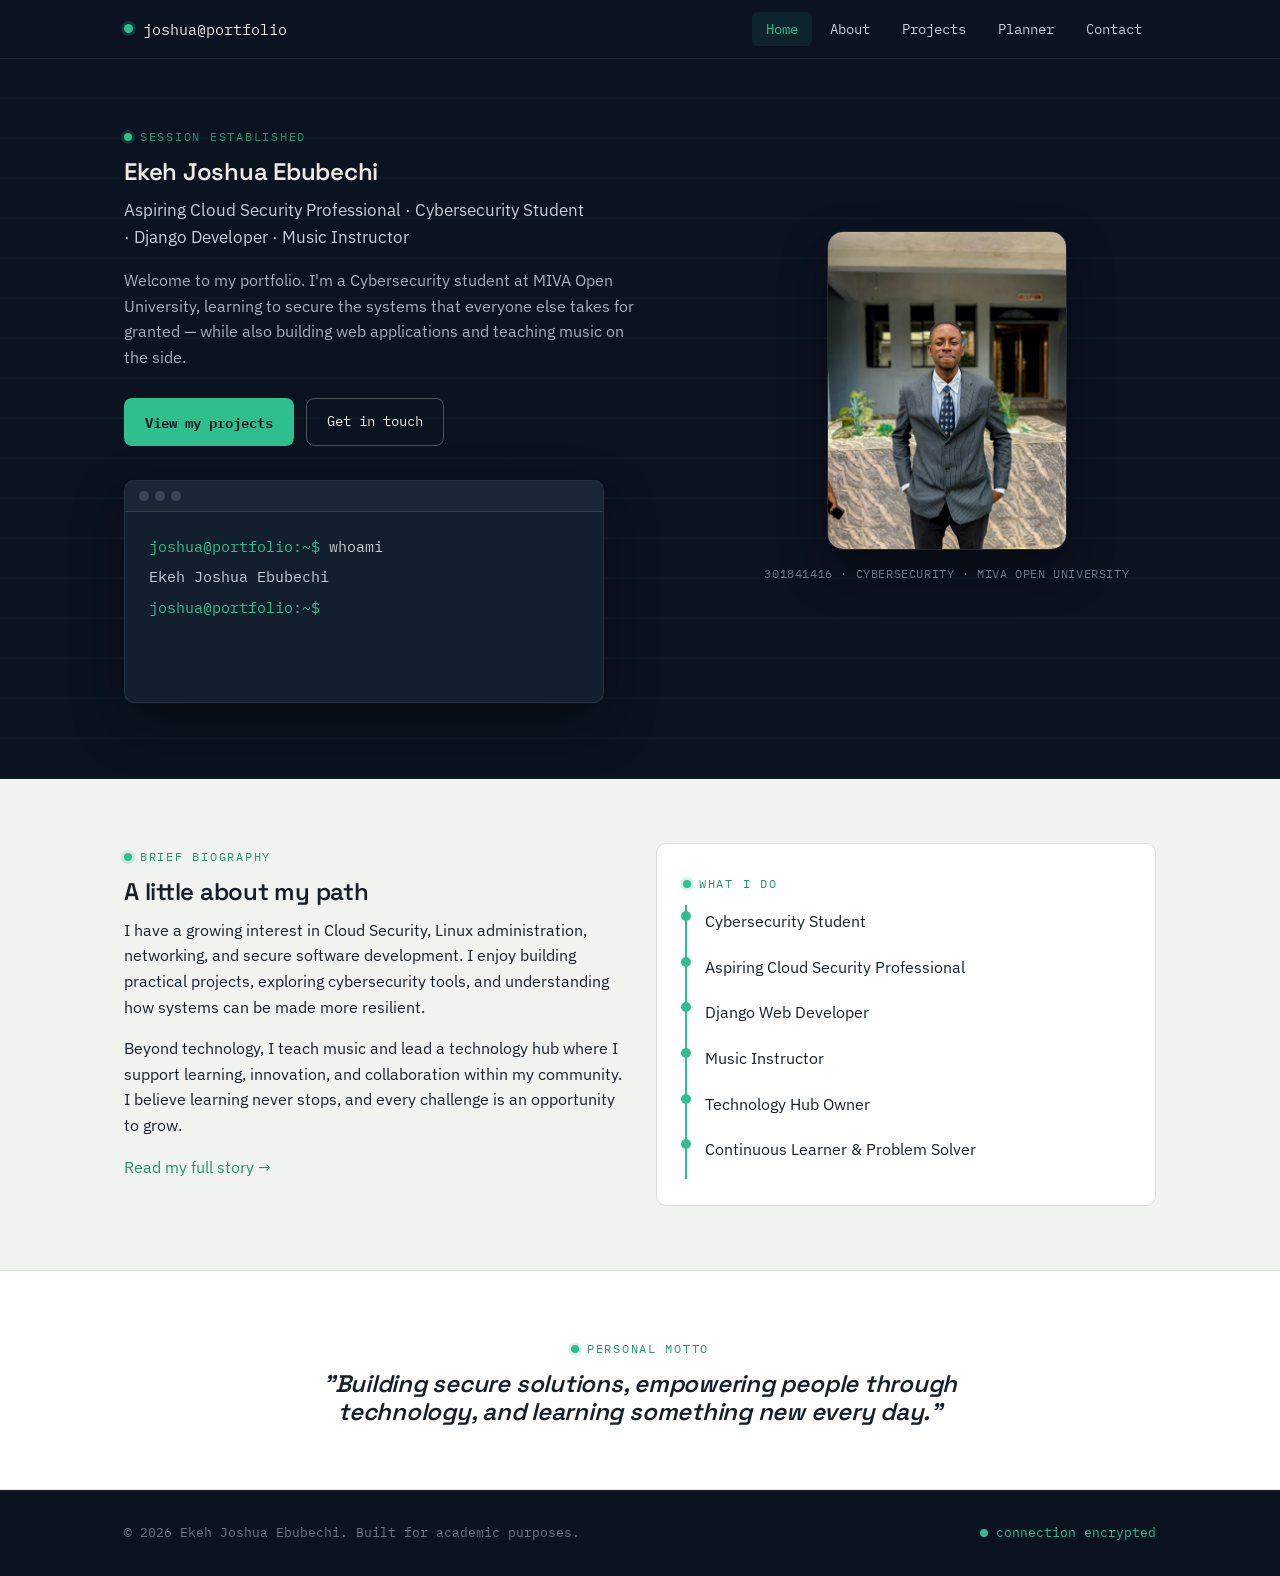
==== index.html @ 0c14ca5f "first commit" ====
<!DOCTYPE html>
<html lang="en">
<head>
<meta charset="UTF-8">
<meta name="viewport" content="width=device-width, initial-scale=1.0">
<title>Ekeh Joshua Ebubechi — Cybersecurity Student &amp; Cloud Security Aspirant</title>
<meta name="description" content="Academic portfolio of Ekeh Joshua Ebubechi — Cybersecurity student at MIVA Open University, aspiring Cloud Security Professional, Django developer and music instructor. 
">
<link rel="stylesheet" href="css/style.css">
</head>
<body>
<a href="#main" class="skip-link">Skip to main content</a>

<header class="site-header">
  <nav class="nav" aria-label="Primary navigation">
    <a href="index.html" class="nav-brand"><span class="dot" aria-hidden="true"></span> joshua@portfolio</a>
    <button class="nav-toggle" aria-expanded="false" aria-label="Toggle navigation menu">☰</button>
    <ul class="nav-links">
      <li><a href="index.html">Home</a></li>
      <li><a href="about.html">About</a></li>
      <li><a href="projects.html">Projects</a></li>
      <li><a href="planner.html">Planner</a></li>
      <li><a href="contact.html">Contact</a></li>
    </ul>
  </nav>
</header>

<main id="main">

  <section class="hero">
    <div class="container hero-grid">
      <div>
        <p class="eyebrow">Session established</p>
        <h1>Ekeh Joshua Ebubechi</h1>
        <p style="color:#C7CDD6; max-width:46ch; font-size:1.05rem;">Aspiring Cloud Security Professional · Cybersecurity Student · Django Developer · Music Instructor</p>
        <p style="color:#A6AEB9; max-width:52ch;">Welcome to my portfolio. I'm a Cybersecurity student at MIVA Open University, learning to secure the systems that everyone else takes for granted — while also building web applications and teaching music on the side.</p>
        <div class="btn-row">
          <a href="projects.html" class="btn btn-primary">View my projects</a>
          <a href="contact.html" class="btn btn-ghost">Get in touch</a>
        </div>

        <div class="terminal" style="margin-top:34px; max-width:480px;">
          <div class="terminal-bar"><span></span><span></span><span></span></div>
          <div class="terminal-body" id="terminal-body"></div>
        </div>
      </div>

      <div class="hero-photo-wrap">
        <div class="badge">
          <img src="images/avatar.jpg" alt="Portrait placeholder ID badge for Ekeh Joshua Ebubechi">
        </div>
        <p class="badge-caption">301841416 · CYBERSECURITY · MIVA OPEN UNIVERSITY</p>
      </div>
    </div>
  </section>

  <section>
    <div class="container grid-2">
      <div>
        <p class="eyebrow">Brief biography</p>
        <h2>A little about my path</h2>
        <p>I have a growing interest in Cloud Security, Linux administration, networking, and secure software development. I enjoy building practical projects, exploring cybersecurity tools, and understanding how systems can be made more resilient.</p>
        <p>Beyond technology, I teach music and lead a technology hub where I support learning, innovation, and collaboration within my community. I believe learning never stops, and every challenge is an opportunity to grow.</p>
        <a href="about.html">Read my full story →</a>
      </div>
      <div class="card">
        <p class="eyebrow">What I do</p>
        <ul class="rule-list">
          <li>Cybersecurity Student</li>
          <li>Aspiring Cloud Security Professional</li>
          <li>Django Web Developer</li>
          <li>Music Instructor</li>
          <li>Technology Hub Owner</li>
          <li>Continuous Learner &amp; Problem Solver</li>
        </ul>
      </div>
    </div>
  </section>

  <section class="section-alt">
    <div class="container" style="text-align:center;">
      <p class="eyebrow" style="justify-content:center;">Personal motto</p>
      <h2 style="font-size:1.5rem; max-width:44ch; margin:0 auto; font-style:italic;">"Building secure solutions, empowering people through technology, and learning something new every day."</h2>
    </div>
  </section>

</main>

<footer class="site-footer">
  <div class="container footer-row">
    <span>© <span id="footer-year"></span> Ekeh Joshua Ebubechi. Built for academic purposes.</span>
    <span class="status-pill"><span class="dot"></span> connection encrypted</span>
  </div>
</footer>

<script src="js/main.js"></script>
</body>
</html>
---- css/style.css ----
/* ==========================================================================
   Ekeh Joshua Ebubechi — Academic Portfolio
   Design system: "Secure Session" — terminal / access-control aesthetic
   ========================================================================== */

@import url('https://fonts.googleapis.com/css2?family=Space+Grotesk:wght@400;500;600;700&family=IBM+Plex+Sans:wght@400;500;600&family=IBM+Plex+Mono:wght@400;500;600&display=swap');

:root{
  --ink:        #0B1220;   /* deep navy - nav / dark panels */
  --ink-2:      #141F2E;   /* slightly lighter navy */
  --paper:      #F1F3F0;   /* cool off-white page background */
  --panel:      #FFFFFF;   /* card surfaces */
  --text:       #16202B;   /* primary text on paper */
  --muted:      #6B7686;   /* secondary text */
  --line:       #DADFDC;   /* hairline borders on paper */
  --line-dark:  rgba(255,255,255,0.09);
  --signal:     #2FBF8F;   /* teal-green accent - "verified/secure" */
  --signal-dim: #22946E;
  --alert:      #E8A33D;   /* amber accent - "attention/creative" */
  --alert-dim:  #C7852A;

  --display: 'Space Grotesk', sans-serif;
  --body:    'IBM Plex Sans', sans-serif;
  --mono:    'IBM Plex Mono', monospace;

  --radius: 10px;
  --max: 1080px;
}

*{ box-sizing: border-box; }
html{ scroll-behavior: smooth; }

body{
  margin: 0;
  background: var(--paper);
  color: var(--text);
  font-family: var(--body);
  line-height: 1.6;
  -webkit-font-smoothing: antialiased;
}

h1,h2,h3,h4{
  font-family: var(--display);
  margin: 0 0 0.5em 0;
  line-height: 1.15;
  font-weight: 600;
  letter-spacing: -0.01em;
}

p{ margin: 0 0 1em 0; }

a{ color: var(--signal-dim); text-decoration: none; }
a:hover{ text-decoration: underline; }

img{ max-width: 100%; display: block; }

ul, ol{ padding-left: 1.25em; }

.container{
  max-width: var(--max);
  margin: 0 auto;
  padding: 0 24px;
}

.eyebrow{
  font-family: var(--mono);
  font-size: 0.78rem;
  letter-spacing: 0.14em;
  text-transform: uppercase;
  color: var(--signal-dim);
  display: inline-flex;
  align-items: center;
  gap: 8px;
  margin-bottom: 0.9em;
}
.eyebrow::before{
  content: "";
  width: 8px; height: 8px;
  border-radius: 50%;
  background: var(--signal);
  box-shadow: 0 0 0 3px rgba(47,191,143,0.18);
}

/* Skip link */
.skip-link{
  position: absolute; left: -999px; top: 0;
  background: var(--signal); color: var(--ink); padding: 10px 16px;
  z-index: 999; border-radius: 0 0 8px 0;
}
.skip-link:focus{ left: 0; }

:focus-visible{
  outline: 3px solid var(--alert);
  outline-offset: 2px;
}

/* ---------------- Header / Nav ---------------- */
.site-header{
  background: var(--ink);
  color: #EDEAE3;
  position: sticky; top: 0; z-index: 50;
  border-bottom: 1px solid var(--line-dark);
}
.nav{
  display: flex;
  align-items: center;
  justify-content: space-between;
  padding: 16px 24px;
  max-width: var(--max);
  margin: 0 auto;
}
.nav-brand{
  font-family: var(--mono);
  font-size: 0.95rem;
  color: #EDEAE3;
  display: flex;
  align-items: center;
  gap: 10px;
}
.nav-brand .dot{
  width: 9px; height: 9px; border-radius: 50%;
  background: var(--signal);
  box-shadow: 0 0 0 3px rgba(47,191,143,0.2);
  flex-shrink: 0;
}
.nav-links{
  display: flex;
  gap: 4px;
  list-style: none;
  margin: 0; padding: 0;
}
.nav-links a{
  color: #C7CDD6;
  font-family: var(--mono);
  font-size: 0.85rem;
  padding: 8px 14px;
  border-radius: 6px;
  transition: color 0.15s ease, background 0.15s ease;
}
.nav-links a:hover{ color: #fff; background: var(--line-dark); text-decoration: none; }
.nav-links a.active{ color: var(--signal); background: rgba(47,191,143,0.1); }

.nav-toggle{
  display: none;
  background: none; border: 1px solid var(--line-dark);
  color: #EDEAE3; border-radius: 6px;
  padding: 8px 10px; font-size: 1rem; cursor: pointer;
}

@media (max-width: 760px){
  .nav-toggle{ display: inline-flex; }
  .nav-links{
    position: absolute; top: 100%; left: 0; right: 0;
    background: var(--ink);
    flex-direction: column;
    padding: 8px 16px 16px;
    display: none;
    border-bottom: 1px solid var(--line-dark);
  }
  .nav-links.open{ display: flex; }
  .nav-links a{ padding: 12px 10px; }
}

/* ---------------- Hero (terminal boot) ---------------- */
.hero{
  background: var(--ink);
  color: #EDEAE3;
  padding: 64px 0 76px;
  position: relative;
  overflow: hidden;
}
.hero::before{
  content: "";
  position: absolute; inset: 0;
  background-image: repeating-linear-gradient(180deg, transparent 0 38px, rgba(47,191,143,0.05) 39px 40px);
  pointer-events: none;
}
.hero-grid{
  display: grid;
  grid-template-columns: 1.15fr 0.85fr;
  gap: 48px;
  align-items: center;
  position: relative;
}
@media (max-width: 800px){
  .hero-grid{ grid-template-columns: 1fr; }
}
.terminal{
  background: var(--ink-2);
  border: 1px solid var(--line-dark);
  border-radius: var(--radius);
  overflow: hidden;
  box-shadow: 0 20px 50px rgba(0,0,0,0.35);
}
.terminal-bar{
  display: flex; gap: 6px;
  padding: 10px 14px;
  background: rgba(255,255,255,0.03);
  border-bottom: 1px solid var(--line-dark);
}
.terminal-bar span{
  width: 10px; height: 10px; border-radius: 50%;
  background: #3a4658;
}
.terminal-body{
  padding: 22px 24px 26px;
  font-family: var(--mono);
  font-size: 0.95rem;
  min-height: 190px;
}
.terminal-body .prompt{ color: var(--signal); }
.terminal-line{ color: #C7CDD6; margin-bottom: 6px; white-space: pre-wrap; }
.terminal-line .out{ color: var(--alert); }
.caret{
  display: inline-block;
  width: 8px; height: 1.1em;
  background: var(--signal);
  vertical-align: text-bottom;
  animation: blink 1s steps(1) infinite;
}
@keyframes blink{ 50%{ opacity: 0; } }

.hero-photo-wrap{ text-align: center; }
.badge{
  width: 240px;
  margin: 0 auto;
  border-radius: 16px;
  overflow: hidden;
  border: 1px solid var(--line-dark);
  box-shadow: 0 20px 45px rgba(0,0,0,0.4);
}
.badge img{ width: 100%; }
.badge-caption{
  font-family: var(--mono);
  font-size: 0.75rem;
  color: var(--muted);
  margin-top: 14px;
  letter-spacing: 0.05em;
}

/* ---------------- Buttons ---------------- */
.btn{
  display: inline-flex;
  align-items: center;
  gap: 8px;
  font-family: var(--mono);
  font-size: 0.85rem;
  padding: 12px 20px;
  border-radius: 8px;
  border: 1px solid transparent;
  cursor: pointer;
  transition: transform 0.12s ease, box-shadow 0.12s ease;
}
.btn:hover{ text-decoration: none; transform: translateY(-1px); }
.btn-primary{
  background: var(--signal);
  color: var(--ink);
  font-weight: 600;
}
.btn-primary:hover{ box-shadow: 0 8px 20px rgba(47,191,143,0.35); }
.btn-ghost{
  border-color: rgba(237,234,227,0.3);
  color: #EDEAE3;
}
.btn-ghost:hover{ border-color: var(--signal); color: var(--signal); }
.btn-row{ display: flex; gap: 12px; margin-top: 28px; flex-wrap: wrap; }

/* ---------------- Sections generic ---------------- */
section{ padding: 64px 0; }
.section-alt{ background: var(--panel); border-top: 1px solid var(--line); border-bottom: 1px solid var(--line); }

.grid-2{ display: grid; grid-template-columns: 1fr 1fr; gap: 32px; }
.grid-3{ display: grid; grid-template-columns: repeat(3, 1fr); gap: 24px; }
@media (max-width: 860px){
  .grid-2, .grid-3{ grid-template-columns: 1fr; }
}

.card{
  background: var(--panel);
  border: 1px solid var(--line);
  border-radius: var(--radius);
  padding: 26px;
}

/* Skill tags */
.tag-list{ list-style: none; display: flex; flex-wrap: wrap; gap: 8px; padding: 0; margin: 0; }
.tag{
  font-family: var(--mono);
  font-size: 0.8rem;
  background: var(--ink);
  color: var(--signal);
  padding: 6px 12px;
  border-radius: 6px;
  border: 1px solid rgba(47,191,143,0.3);
}

/* Timeline / list with left rule */
.rule-list{ list-style: none; padding: 0; margin: 0; }
.rule-list li{
  border-left: 2px solid var(--signal);
  padding: 4px 0 16px 18px;
  margin-left: 2px;
  position: relative;
}
.rule-list li::before{
  content: "";
  position: absolute; left: -6px; top: 6px;
  width: 10px; height: 10px; border-radius: 50%;
  background: var(--signal);
}

/* Table (About page - education) */
table.data-table{
  width: 100%;
  border-collapse: collapse;
  font-size: 0.95rem;
}
.data-table th, .data-table td{
  text-align: left;
  padding: 12px 14px;
  border-bottom: 1px solid var(--line);
}
.data-table th{
  font-family: var(--mono);
  font-size: 0.78rem;
  text-transform: uppercase;
  letter-spacing: 0.06em;
  color: var(--muted);
}

/* ---------------- Project "scan report" cards ---------------- */
.scan-card{
  background: var(--ink);
  border-radius: var(--radius);
  overflow: hidden;
  border: 1px solid var(--line-dark);
  display: flex;
  flex-direction: column;
  transition: transform 0.15s ease, box-shadow 0.15s ease;
}
.scan-card:hover{ transform: translateY(-4px); box-shadow: 0 16px 34px rgba(0,0,0,0.18); }
.scan-card img{ width: 100%; }
.scan-card-body{ padding: 20px 22px 24px; color: #C7CDD6; }
.scan-card-body h3{ color: #EDEAE3; font-size: 1.15rem; }
.scan-status{
  font-family: var(--mono);
  font-size: 0.72rem;
  color: var(--signal);
  letter-spacing: 0.08em;
  text-transform: uppercase;
  margin-bottom: 8px;
  display: block;
}
.scan-card-body p{ font-size: 0.92rem; color: #A6AEB9; }
.scan-links{ display: flex; gap: 14px; margin-top: 12px; font-family: var(--mono); font-size: 0.82rem; }

/* Video embed wrapper */
.video-wrap{
  position: relative; padding-top: 56.25%; height: 0; overflow: hidden;
  border-radius: var(--radius); border: 1px solid var(--line);
}
.video-wrap iframe{ position: absolute; inset: 0; width: 100%; height: 100%; border: 0; }

/* ---------------- Planner ---------------- */
.planner-input-row{
  display: flex; gap: 10px; flex-wrap: wrap;
  background: var(--panel); border: 1px solid var(--line);
  padding: 18px; border-radius: var(--radius); margin-bottom: 28px;
}
.planner-input-row input[type="text"], .planner-input-row select{
  flex: 1; min-width: 160px;
  padding: 11px 14px; border-radius: 8px; border: 1px solid var(--line);
  font-family: var(--body); font-size: 0.95rem;
}
.task-list{ list-style: none; padding: 0; margin: 0; display: flex; flex-direction: column; gap: 10px; }
.task-item{
  display: flex; align-items: center; gap: 14px;
  background: var(--panel); border: 1px solid var(--line);
  border-radius: 8px; padding: 14px 16px;
}
.task-item.done{ opacity: 0.55; }
.task-item.done .task-title{ text-decoration: line-through; }
.task-title{ flex: 1; font-weight: 500; }
.task-priority{
  font-family: var(--mono); font-size: 0.7rem; text-transform: uppercase;
  padding: 3px 9px; border-radius: 5px; letter-spacing: 0.05em;
}
.priority-high{ background: #FBE4E4; color: #B3261E; }
.priority-medium{ background: #FCEBD5; color: var(--alert-dim); }
.priority-low{ background: #E1F3EC; color: var(--signal-dim); }
.task-actions button{
  border: none; background: none; cursor: pointer;
  font-family: var(--mono); font-size: 0.85rem;
  padding: 6px 10px; border-radius: 6px; color: var(--muted);
}
.task-actions button:hover{ background: var(--paper); color: var(--text); }
.task-actions .del-btn:hover{ color: #B3261E; }
.planner-empty{
  text-align: center; padding: 40px 20px; color: var(--muted);
  font-family: var(--mono); font-size: 0.9rem; border: 1px dashed var(--line); border-radius: var(--radius);
}
.planner-stats{
  display: flex; gap: 20px; margin-bottom: 20px; font-family: var(--mono); font-size: 0.85rem; color: var(--muted);
}
.planner-stats strong{ color: var(--text); }

/* ---------------- Contact / Form ---------------- */
.form-panel{
  background: var(--ink); color: #EDEAE3;
  border-radius: var(--radius); padding: 36px;
}
.field{ margin-bottom: 20px; }
.field label{
  display: block; font-family: var(--mono); font-size: 0.78rem;
  text-transform: uppercase; letter-spacing: 0.06em; color: var(--muted); margin-bottom: 8px;
}
.field input, .field textarea{
  width: 100%; padding: 12px 14px; border-radius: 8px;
  border: 1px solid rgba(237,234,227,0.25);
  background: rgba(255,255,255,0.03); color: #EDEAE3;
  font-family: var(--body); font-size: 0.95rem;
}
.field input:focus, .field textarea:focus{ border-color: var(--signal); outline: none; }
.field textarea{ resize: vertical; min-height: 120px; }
.field-error{
  color: #F2A0A0; font-family: var(--mono); font-size: 0.78rem; margin-top: 6px; display: none;
}
.field.invalid input, .field.invalid textarea{ border-color: #E36767; }
.field.invalid .field-error{ display: block; }
.form-status{
  margin-top: 18px; padding: 14px 16px; border-radius: 8px;
  font-family: var(--mono); font-size: 0.85rem; display: none;
}
.form-status.show{ display: block; }
.form-status.success{ background: rgba(47,191,143,0.12); color: var(--signal); border: 1px solid rgba(47,191,143,0.35); }
.form-status.error{ background: rgba(227,103,103,0.12); color: #F2A0A0; border: 1px solid rgba(227,103,103,0.35); }

.contact-info-list{ list-style: none; padding: 0; margin: 0; display: flex; flex-direction: column; gap: 14px; }
.contact-info-list li{ display: flex; gap: 12px; align-items: baseline; }
.contact-info-list .label{ font-family: var(--mono); font-size: 0.78rem; color: var(--muted); width: 90px; flex-shrink: 0; text-transform: uppercase; }

/* ---------------- Footer ---------------- */
.site-footer{
  background: var(--ink); color: var(--muted);
  padding: 32px 0; font-family: var(--mono); font-size: 0.8rem;
  border-top: 1px solid var(--line-dark);
}
.footer-row{ display: flex; justify-content: space-between; align-items: center; flex-wrap: wrap; gap: 10px; }
.status-pill{
  display: inline-flex; align-items: center; gap: 8px;
  color: var(--signal);
}
.status-pill .dot{ width: 8px; height: 8px; border-radius: 50%; background: var(--signal); }

/* Reduced motion */
@media (prefers-reduced-motion: reduce){
  html{ scroll-behavior: auto; }
  .caret{ animation: none; opacity: 1; }
  .scan-card{ transition: none; }
}
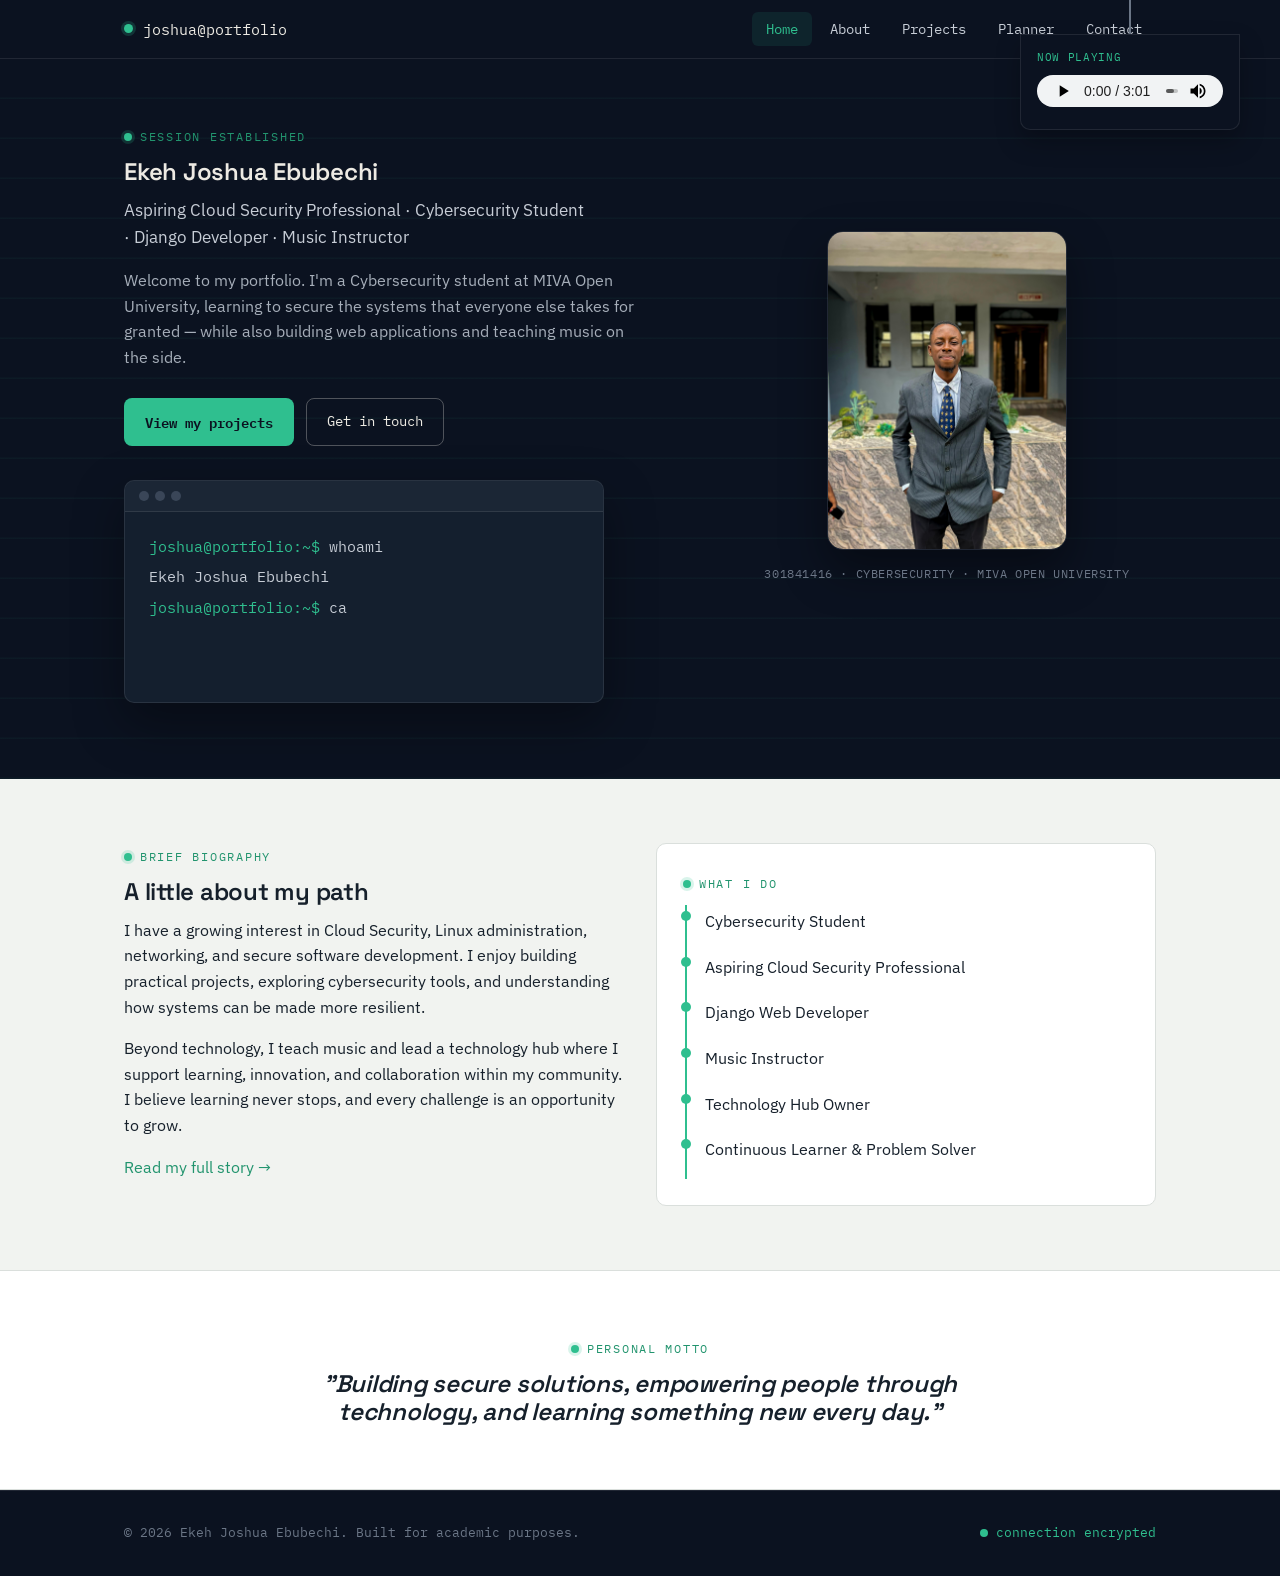
==== commit ce69a100: "add this new stuffs" ====
--- a/index.html
+++ b/index.html
@@ -91,6 +91,16 @@
     <span>© <span id="footer-year"></span> Ekeh Joshua Ebubechi. Built for academic purposes.</span>
     <span class="status-pill"><span class="dot"></span> connection encrypted</span>
   </div>
+  <div class="floating-player">
+  <div class="cord"></div>
+  <div class="player-card">
+    <span class="player-label">Now Playing</span>
+    <audio controls>
+      <source src="audio/song.mp3" type="audio/mpeg">
+      Your browser does not support the audio element.
+    </audio>
+  </div>
+</div>
 </footer>
 
 <script src="js/main.js"></script>
--- a/css/style.css
+++ b/css/style.css
@@ -452,6 +452,59 @@
 }
 .status-pill .dot{ width: 8px; height: 8px; border-radius: 50%; background: var(--signal); }
 
+/* Floating hanging music player */
+.floating-player{
+  position: fixed;
+  top: 0;
+  right: 40px;
+  z-index: 200;
+  display: flex;
+  flex-direction: column;
+  align-items: center;
+  transform-origin: top center;
+  animation: swing 4s ease-in-out infinite;
+}
+.floating-player .cord{
+  width: 2px;
+  height: 34px;
+  background: var(--muted);
+}
+.floating-player .player-card{
+  background: var(--ink);
+  border: 1px solid var(--line-dark);
+  border-radius: 0 0 10px 10px;
+  padding: 14px 16px 16px;
+  box-shadow: 0 12px 24px rgba(0,0,0,0.25);
+  width: 220px;
+}
+.floating-player .player-label{
+  font-family: var(--mono);
+  font-size: 0.7rem;
+  color: var(--signal);
+  text-transform: uppercase;
+  letter-spacing: 0.06em;
+  margin-bottom: 8px;
+  display: block;
+}
+.floating-player audio{
+  width: 100%;
+  height: 32px;
+}
+
+@keyframes swing{
+  0%, 100% { transform: rotate(-2deg); }
+  50% { transform: rotate(2deg); }
+}
+
+@media (prefers-reduced-motion: reduce){
+  .floating-player{ animation: none; }
+}
+
+@media (max-width: 600px){
+  .floating-player{ right: 16px; }
+  .floating-player .player-card{ width: 160px; }
+}
+
 /* Reduced motion */
 @media (prefers-reduced-motion: reduce){
   html{ scroll-behavior: auto; }
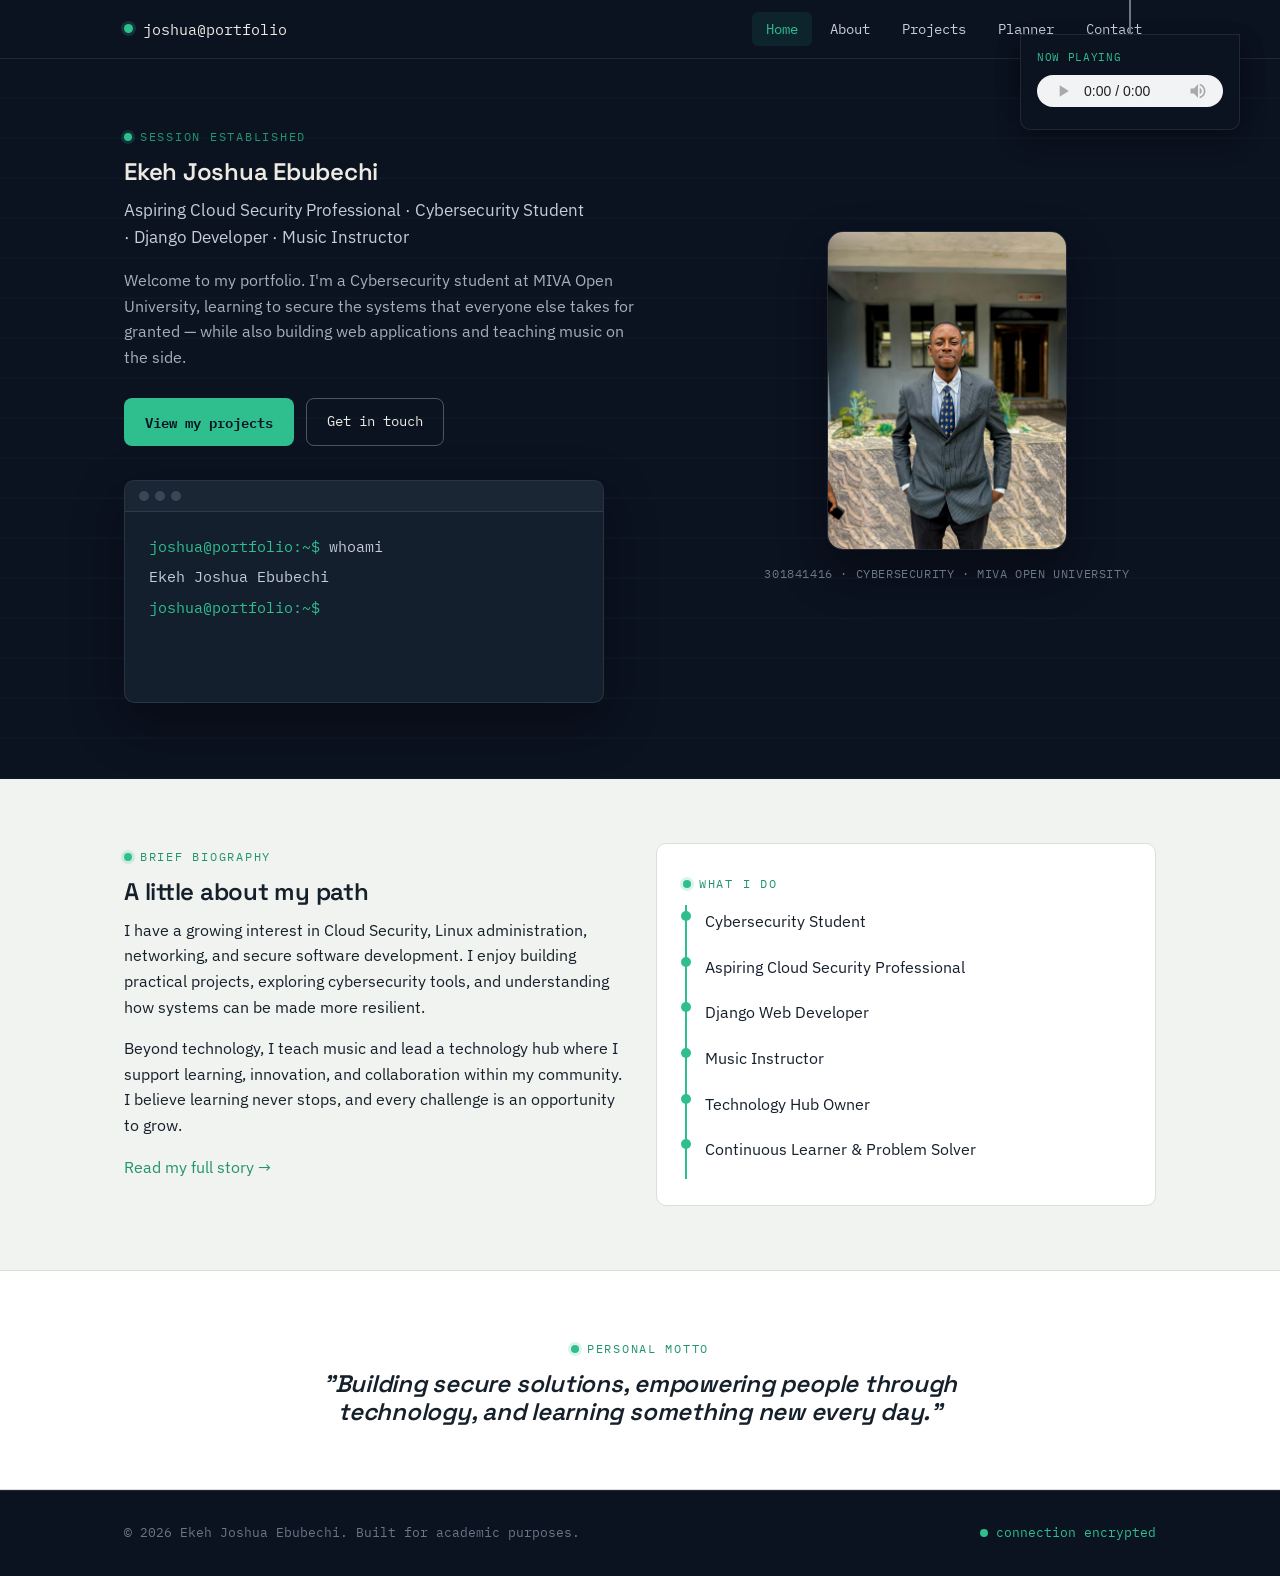
==== commit a343b52a: "add up" ====
--- a/index.html
+++ b/index.html
@@ -90,6 +90,16 @@
   <div class="container footer-row">
     <span>© <span id="footer-year"></span> Ekeh Joshua Ebubechi. Built for academic purposes.</span>
     <span class="status-pill"><span class="dot"></span> connection encrypted</span>
+    <div class="floating-player" id="floating-player">
+  <div class="cord"></div>
+  <div class="player-card">
+    <span class="player-label" id="player-track-label">Now Playing · Track 1</span>
+    <audio id="bg-audio">
+      <source id="bg-audio-source" src="audio/song1.mp3" type="audio/mpeg">
+    </audio>
+  </div>
+</div>
+<script src="js/player.js"></script>
   </div>
   <div class="floating-player">
   <div class="cord"></div>
